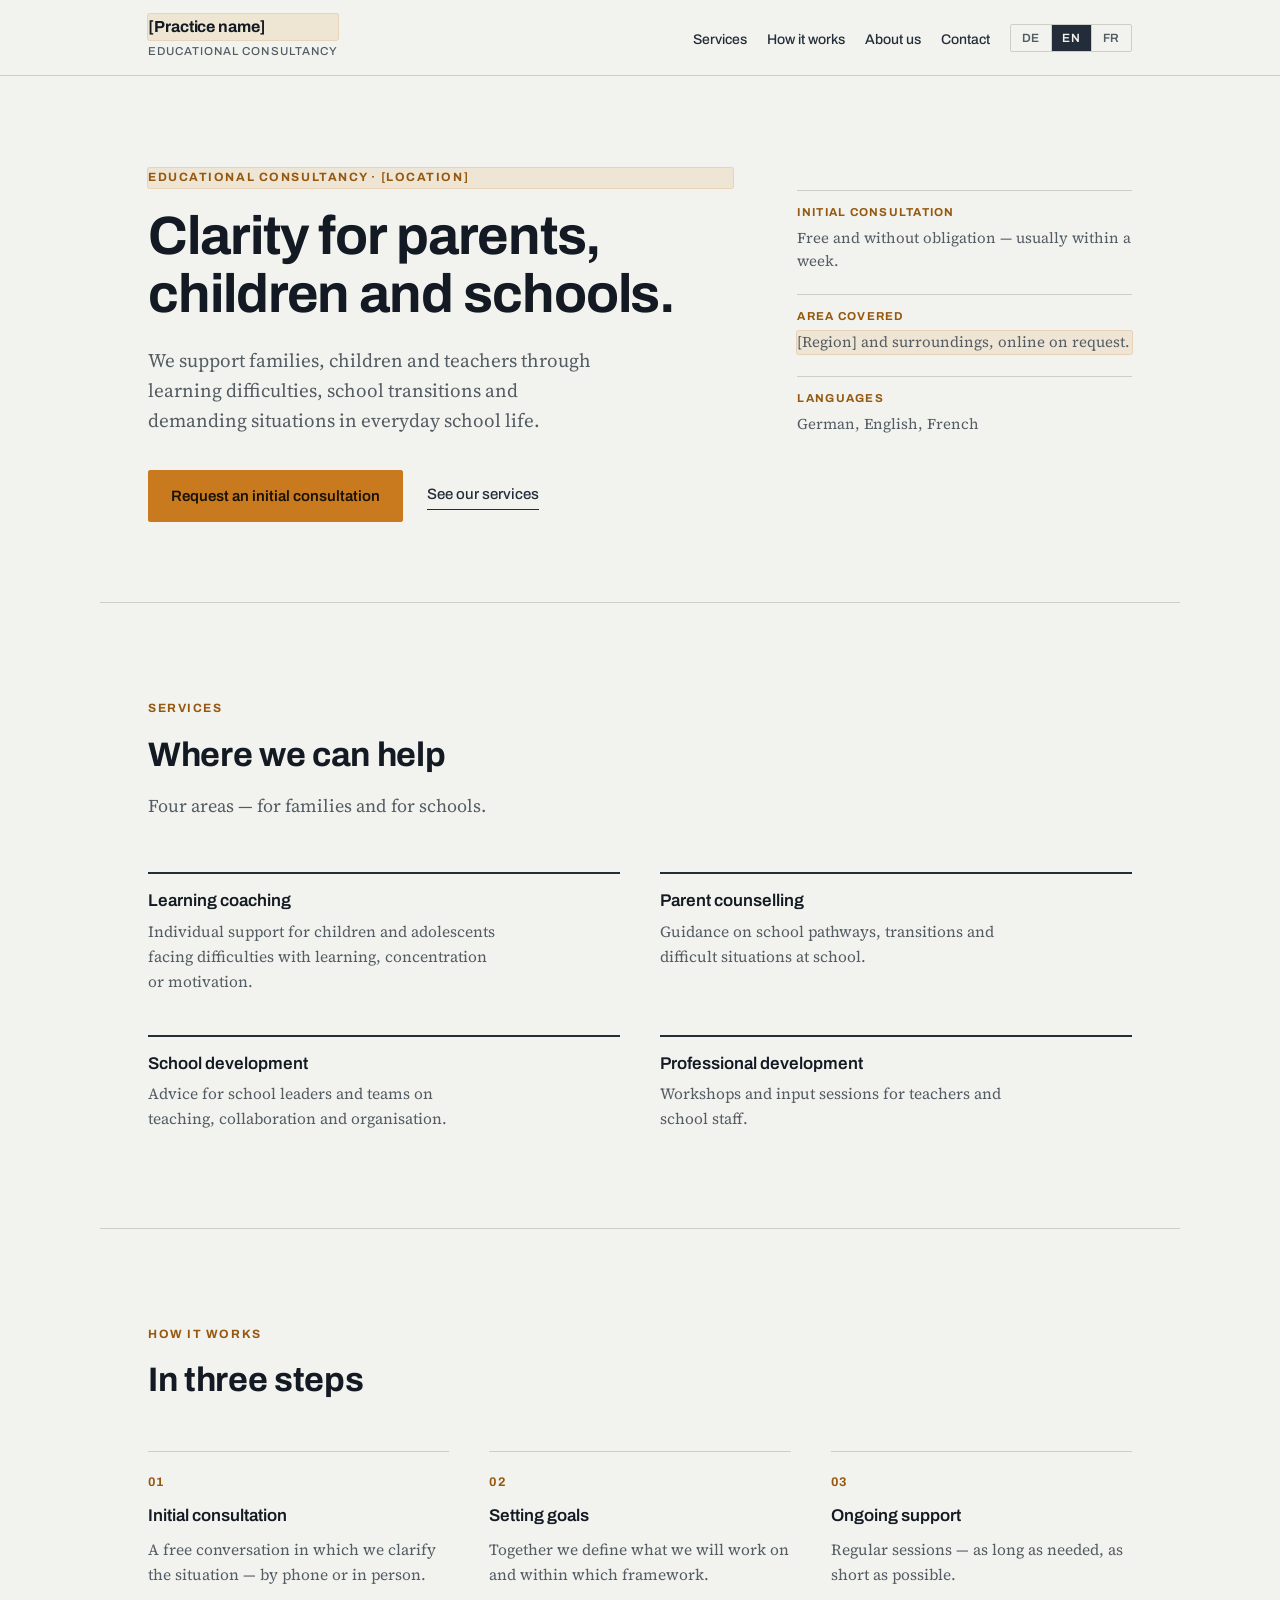
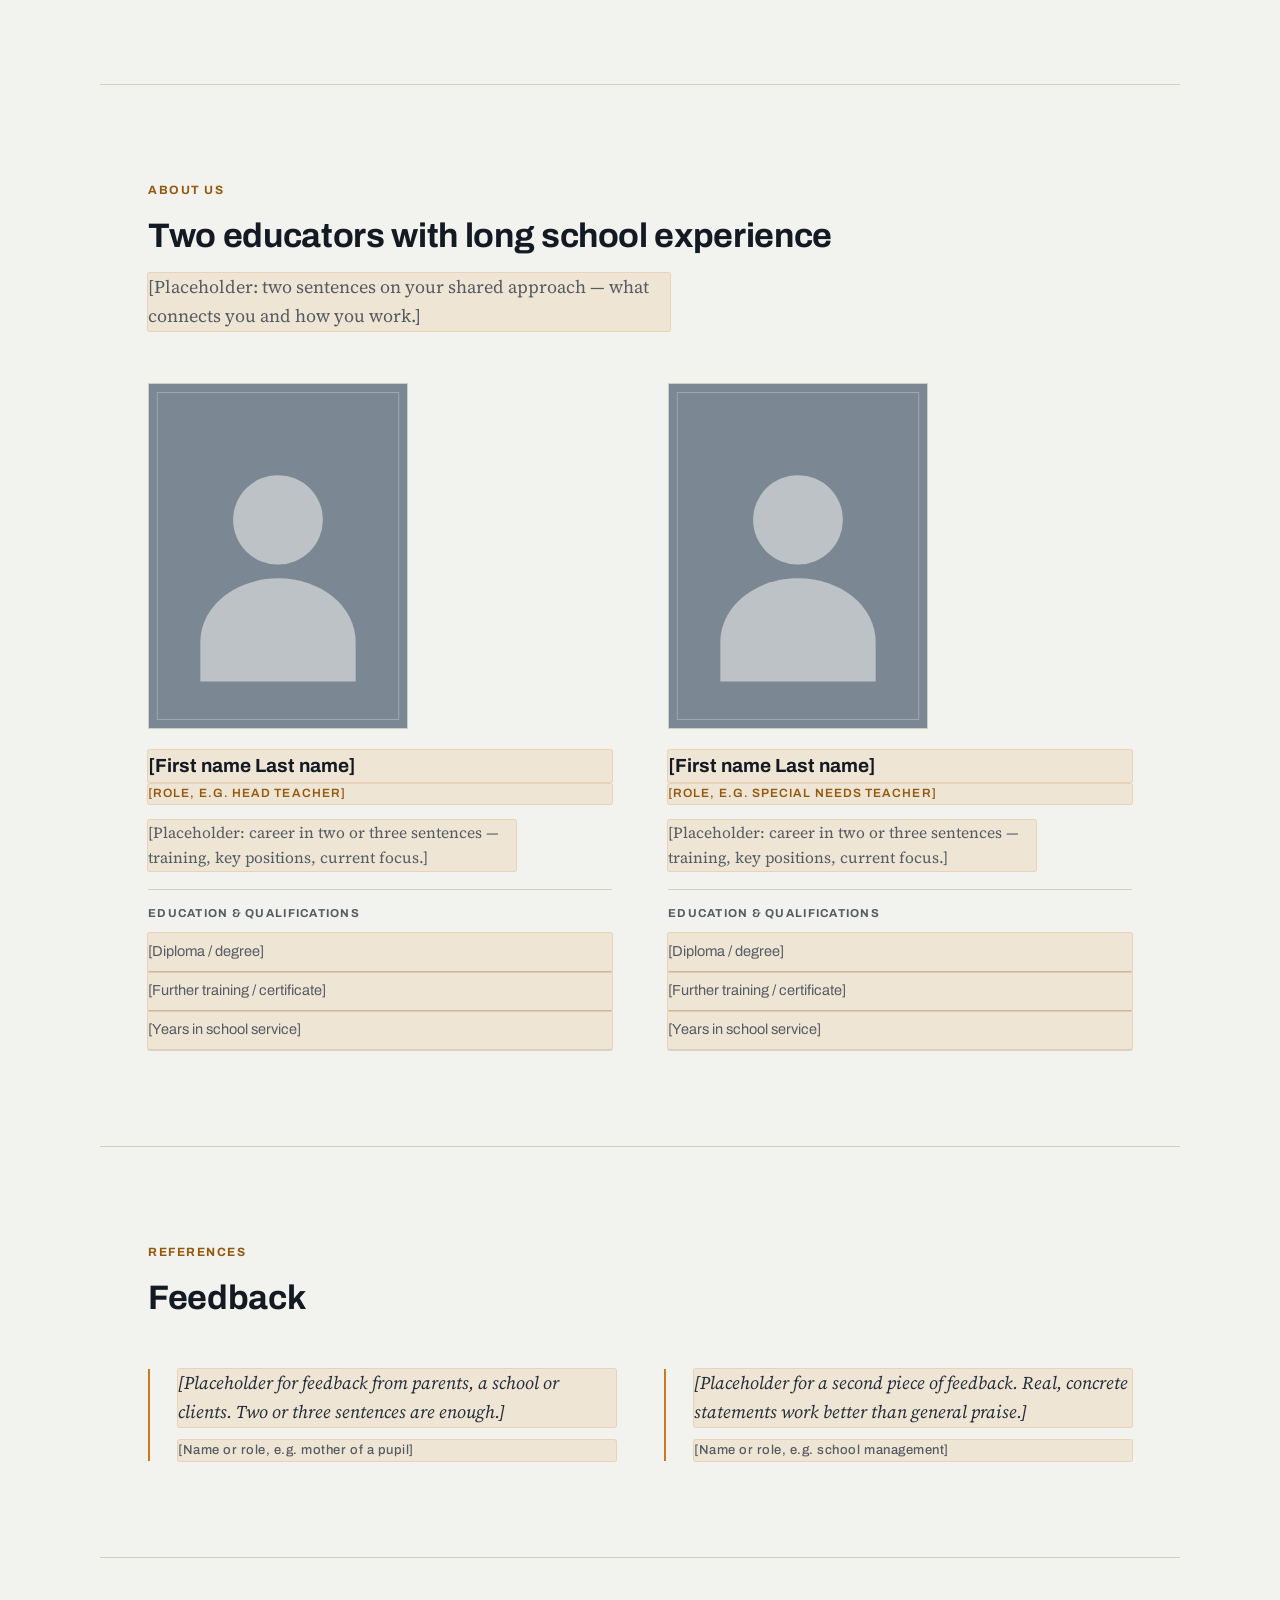
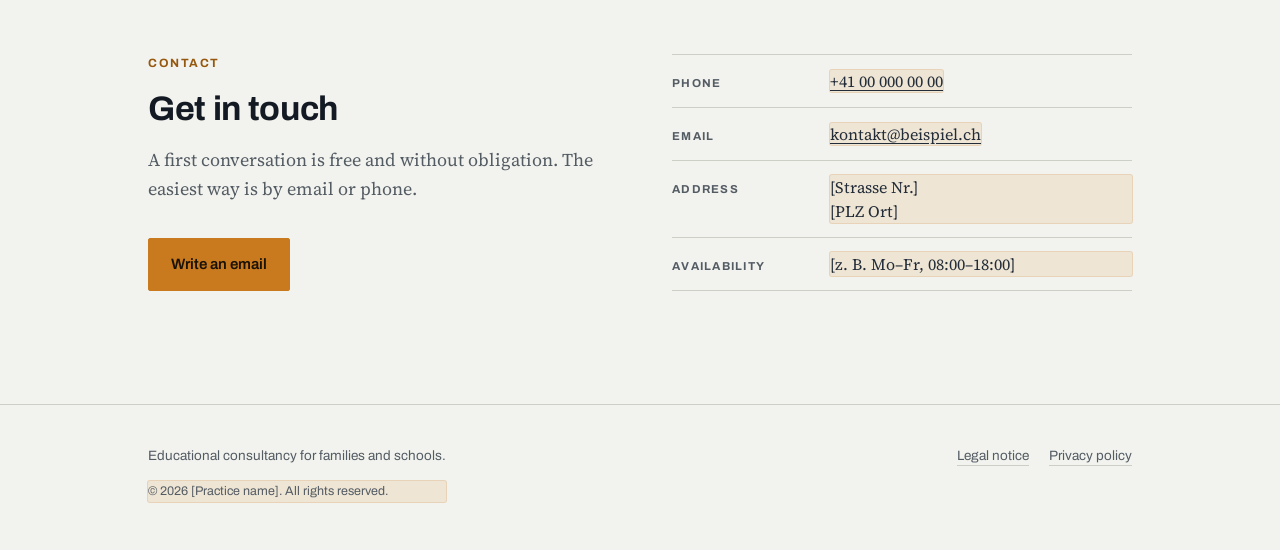
==== paedagogik-website/index.html @ f4e98c2a "Grundgeruest der Website fuer paedagogische Beratung Dreisprachige statische Website (Deutsch, Engli" ====
<!DOCTYPE html>
<html lang="de">
<head>
  <meta charset="utf-8">
  <meta name="viewport" content="width=device-width, initial-scale=1">
  <title>[Praxisname] — Pädagogische Beratung</title>
  <meta name="description" content="Pädagogische Beratung für Familien und Schulen: Lerncoaching, Elternberatung, Schulentwicklung und Weiterbildung.">
  <meta name="theme-color" content="#F2F3EE" media="(prefers-color-scheme: light)">
  <meta name="theme-color" content="#171B22" media="(prefers-color-scheme: dark)">

  <meta property="og:type" content="website">
  <meta property="og:title" content="[Praxisname] — Pädagogische Beratung">
  <meta property="og:description" content="Pädagogische Beratung für Familien und Schulen.">
  <meta property="og:locale" content="de_CH">

  <link rel="icon" href="favicon.svg" type="image/svg+xml">
  <link rel="preload" href="assets/fonts/archivo-latin.woff2" as="font" type="font/woff2" crossorigin>
  <link rel="preload" href="assets/fonts/source-serif-4-latin.woff2" as="font" type="font/woff2" crossorigin>
  <link rel="stylesheet" href="assets/css/fonts.css">
  <link rel="stylesheet" href="assets/css/style.css">
</head>

<body data-meta-title="home.meta.title" data-meta-description="home.meta.description">

  <a class="skip-link" href="#inhalt" data-i18n="nav.skip">Zum Inhalt springen</a>

  <header class="site-header">
    <div class="shell header-inner">
      <a class="brand" href="index.html">
        <span class="brand-name placeholder" data-i18n="brand.name">[Praxisname]</span>
        <span class="brand-role" data-i18n="brand.role">Pädagogische Beratung</span>
      </a>

      <div class="header-tools">
        <nav class="site-nav" data-i18n-aria-label="nav.label" aria-label="Hauptnavigation">
          <ul>
            <li><a href="#angebot" data-i18n="nav.offer">Angebot</a></li>
            <li><a href="#ablauf" data-i18n="nav.process">Ablauf</a></li>
            <li><a href="#ueber-uns" data-i18n="nav.about">Über uns</a></li>
            <li><a href="#kontakt" data-i18n="nav.contact">Kontakt</a></li>
          </ul>
        </nav>

        <div class="lang-switch" data-lang-switch role="group" data-i18n-aria-label="lang.label" aria-label="Sprache wählen">
          <button type="button" data-lang="de" aria-pressed="true" lang="de">DE</button>
          <button type="button" data-lang="en" aria-pressed="false" lang="en">EN</button>
          <button type="button" data-lang="fr" aria-pressed="false" lang="fr">FR</button>
        </div>
      </div>
    </div>
  </header>

  <main id="inhalt">

    <!-- ================= Hero ================= -->
    <section class="shell hero">
      <div>
        <p class="eyebrow placeholder" data-i18n="hero.eyebrow">Pädagogische Beratung · [Ort]</p>
        <h1 class="hero-title" data-i18n="hero.title">Klarheit für Eltern, Kinder und Schule.</h1>
        <p class="hero-lead" data-i18n="hero.lead">Wir begleiten Familien, Kinder und Lehrpersonen bei Lernschwierigkeiten, Schulübertritten und schwierigen Situationen im Schulalltag.</p>
        <div class="actions">
          <a class="button" href="#kontakt" data-i18n="hero.cta">Erstgespräch anfragen</a>
          <a class="link-quiet" href="#angebot" data-i18n="hero.cta2">Angebot ansehen</a>
        </div>
      </div>

      <dl class="hero-facts">
        <div>
          <dt data-i18n="facts.1.label">Erstgespräch</dt>
          <dd data-i18n="facts.1.text">Unverbindlich und kostenlos — meist innert einer Woche.</dd>
        </div>
        <div>
          <dt data-i18n="facts.2.label">Einzugsgebiet</dt>
          <dd class="placeholder" data-i18n="facts.2.text">[Region] und Umgebung, auf Wunsch auch online.</dd>
        </div>
        <div>
          <dt data-i18n="facts.3.label">Sprachen</dt>
          <dd data-i18n="facts.3.text">Deutsch, Englisch, Französisch</dd>
        </div>
      </dl>
    </section>

    <!-- ================= Angebot ================= -->
    <section class="shell section" id="angebot">
      <div class="section-head">
        <p class="eyebrow" data-i18n="offer.eyebrow">Angebot</p>
        <h2 class="section-title" data-i18n="offer.title">Wobei wir unterstützen</h2>
        <p class="lead" data-i18n="offer.lead">Vier Bereiche — für Familien wie für Schulen.</p>
      </div>

      <div class="offer-grid">
        <article class="offer-item">
          <h3 data-i18n="offer.1.title">Lerncoaching</h3>
          <p data-i18n="offer.1.text">Individuelle Begleitung von Kindern und Jugendlichen bei Lern-, Konzentrations- und Motivationsschwierigkeiten.</p>
        </article>
        <article class="offer-item">
          <h3 data-i18n="offer.2.title">Elternberatung</h3>
          <p data-i18n="offer.2.text">Orientierung bei Fragen zu Schullaufbahn, Übertritten und belastenden Schulsituationen.</p>
        </article>
        <article class="offer-item">
          <h3 data-i18n="offer.3.title">Schulentwicklung</h3>
          <p data-i18n="offer.3.text">Beratung von Schulleitungen und Teams zu Unterricht, Zusammenarbeit und Organisation.</p>
        </article>
        <article class="offer-item">
          <h3 data-i18n="offer.4.title">Weiterbildung</h3>
          <p data-i18n="offer.4.text">Workshops und Impulsveranstaltungen für Lehrpersonen und Kollegien.</p>
        </article>
      </div>
    </section>

    <!-- ================= Ablauf ================= -->
    <section class="shell section" id="ablauf">
      <div class="section-head">
        <p class="eyebrow" data-i18n="process.eyebrow">Ablauf</p>
        <h2 class="section-title" data-i18n="process.title">In drei Schritten</h2>
      </div>

      <ol class="steps">
        <li>
          <span class="step-number">01</span>
          <h3 data-i18n="process.1.title">Erstgespräch</h3>
          <p data-i18n="process.1.text">Ein kostenloses Gespräch, in dem wir die Ausgangslage klären — telefonisch oder vor Ort.</p>
        </li>
        <li>
          <span class="step-number">02</span>
          <h3 data-i18n="process.2.title">Ziele festlegen</h3>
          <p data-i18n="process.2.text">Gemeinsam bestimmen wir, woran wir arbeiten und in welchem Rahmen.</p>
        </li>
        <li>
          <span class="step-number">03</span>
          <h3 data-i18n="process.3.title">Begleitung</h3>
          <p data-i18n="process.3.text">Regelmässige Sitzungen — so lange wie nötig, so kurz wie möglich.</p>
        </li>
      </ol>
    </section>

    <!-- ================= Über uns ================= -->
    <section class="shell section" id="ueber-uns">
      <div class="section-head">
        <p class="eyebrow" data-i18n="about.eyebrow">Über uns</p>
        <h2 class="section-title" data-i18n="about.title">Zwei Pädagogen mit langer Schulerfahrung</h2>
        <p class="lead placeholder" data-i18n="about.lead">[Platzhalter: zwei Sätze zur gemeinsamen Haltung — was Sie verbindet und wie Sie arbeiten.]</p>
      </div>

      <div class="people">
        <article class="person">
          <!-- Foto ersetzen: eigene Datei nach assets/img/ legen und src anpassen -->
          <img class="person-photo" src="assets/img/portrait-platzhalter.svg" width="260" height="347"
               data-i18n-alt="about.photoAlt" alt="Platzhalter für ein Portraitfoto">
          <h3 class="placeholder" data-i18n="about.1.name">[Vorname Nachname]</h3>
          <p class="person-role placeholder" data-i18n="about.1.role">[Funktion, z. B. Schulleiter]</p>
          <p class="person-bio placeholder" data-i18n="about.1.bio">[Platzhalter: Werdegang in zwei bis drei Sätzen — Ausbildung, wichtigste Stationen, heutiger Schwerpunkt.]</p>
          <p class="credentials-label" data-i18n="about.credentials">Ausbildung &amp; Abschlüsse</p>
          <ul class="credentials">
            <li class="placeholder" data-i18n="about.1.cred1">[Diplom / Studienabschluss]</li>
            <li class="placeholder" data-i18n="about.1.cred2">[Weiterbildung / Zertifikat]</li>
            <li class="placeholder" data-i18n="about.1.cred3">[Jahre im Schuldienst]</li>
          </ul>
        </article>

        <article class="person">
          <img class="person-photo" src="assets/img/portrait-platzhalter.svg" width="260" height="347"
               data-i18n-alt="about.photoAlt" alt="Platzhalter für ein Portraitfoto">
          <h3 class="placeholder" data-i18n="about.2.name">[Vorname Nachname]</h3>
          <p class="person-role placeholder" data-i18n="about.2.role">[Funktion, z. B. Heilpädagoge]</p>
          <p class="person-bio placeholder" data-i18n="about.2.bio">[Platzhalter: Werdegang in zwei bis drei Sätzen — Ausbildung, wichtigste Stationen, heutiger Schwerpunkt.]</p>
          <p class="credentials-label" data-i18n="about.credentials">Ausbildung &amp; Abschlüsse</p>
          <ul class="credentials">
            <li class="placeholder" data-i18n="about.2.cred1">[Diplom / Studienabschluss]</li>
            <li class="placeholder" data-i18n="about.2.cred2">[Weiterbildung / Zertifikat]</li>
            <li class="placeholder" data-i18n="about.2.cred3">[Jahre im Schuldienst]</li>
          </ul>
        </article>
      </div>
    </section>

    <!-- ================= Referenzen =================
         Solange keine echten Rückmeldungen vorliegen, kann dieser
         ganze Abschnitt entfernt oder auskommentiert werden.
    -->
    <section class="shell section" id="referenzen">
      <div class="section-head">
        <p class="eyebrow" data-i18n="refs.eyebrow">Referenzen</p>
        <h2 class="section-title" data-i18n="refs.title">Rückmeldungen</h2>
      </div>

      <div class="quotes">
        <figure class="quote">
          <p class="placeholder" data-i18n="refs.1.text">[Platzhalter für eine Rückmeldung von Eltern, einer Schule oder Klientinnen und Klienten. Zwei bis drei Sätze genügen.]</p>
          <figcaption class="placeholder" data-i18n="refs.1.author">[Name oder Rolle, z. B. Mutter einer Schülerin]</figcaption>
        </figure>
        <figure class="quote">
          <p class="placeholder" data-i18n="refs.2.text">[Platzhalter für eine zweite Rückmeldung. Echte, konkrete Aussagen wirken stärker als allgemeines Lob.]</p>
          <figcaption class="placeholder" data-i18n="refs.2.author">[Name oder Rolle, z. B. Schulleitung]</figcaption>
        </figure>
      </div>
    </section>

    <!-- ================= Kontakt ================= -->
    <section class="shell section" id="kontakt">
      <div class="contact">
        <div>
          <p class="eyebrow" data-i18n="contact.eyebrow">Kontakt</p>
          <h2 class="section-title" data-i18n="contact.title">Nehmen Sie Kontakt auf</h2>
          <p class="lead" data-i18n="contact.lead">Ein erstes Gespräch ist unverbindlich und kostenlos. Am einfachsten per E-Mail oder telefonisch.</p>
          <p class="actions">
            <!-- E-Mail-Adresse an beiden Stellen ersetzen (hier und weiter unten) -->
            <a class="button" href="mailto:kontakt@beispiel.ch" data-i18n="contact.cta">E-Mail schreiben</a>
          </p>
        </div>

        <dl class="contact-details">
          <div>
            <dt data-i18n="contact.phone">Telefon</dt>
            <dd><a class="placeholder" href="tel:+41000000000">+41 00 000 00 00</a></dd>
          </div>
          <div>
            <dt data-i18n="contact.email">E-Mail</dt>
            <dd><a class="placeholder" href="mailto:kontakt@beispiel.ch">kontakt@beispiel.ch</a></dd>
          </div>
          <div>
            <dt data-i18n="contact.address">Adresse</dt>
            <dd class="placeholder">[Strasse Nr.]<br>[PLZ Ort]</dd>
          </div>
          <div>
            <dt data-i18n="contact.hours">Erreichbarkeit</dt>
            <dd class="placeholder">[z. B. Mo–Fr, 08:00–18:00]</dd>
          </div>
        </dl>
      </div>
    </section>

  </main>

  <footer class="site-footer">
    <div class="shell footer-inner">
      <div>
        <p class="footer-tagline" data-i18n="footer.tagline">Pädagogische Beratung für Familien und Schulen.</p>
        <p class="footer-copy placeholder" data-i18n="footer.copyright">© [Jahr] [Praxisname]. Alle Rechte vorbehalten.</p>
      </div>
      <ul class="footer-links">
        <li><a href="impressum.html" data-i18n="footer.imprint">Impressum</a></li>
        <li><a href="datenschutz.html" data-i18n="footer.privacy">Datenschutz</a></li>
      </ul>
    </div>
  </footer>

  <script src="assets/js/translations.js"></script>
  <script src="assets/js/site.js"></script>
</body>
</html>
---- paedagogik-website/assets/css/fonts.css ----
/* =========================================================
   Schriften, lokal eingebunden.

   Die Dateien liegen in assets/fonts/ und werden vom eigenen
   Server ausgeliefert — nicht von Google. Das ist schneller und
   es werden keine Daten der Besucherinnen und Besucher an Dritte
   übermittelt (so steht es auch in der Datenschutzerklärung).

   Schriften: Archivo und Source Serif 4, beide unter der SIL Open
   Font License 1.1 — die Lizenztexte liegen in assets/fonts/
   (OFL-Archivo.txt und OFL-SourceSerif4.txt) und müssen dort
   bleiben, solange die Schriften mit ausgeliefert werden.

   Archivo ist eine Variable Font: dieselbe Datei liefert die
   normale Breite (100 %) für Navigation und Auszeichnungen und
   die breite Schnittweite (125 %) für die Überschriften.
   ========================================================= */

/* archivo — latin-ext */
@font-face {
  font-family: 'Archivo';
  font-style: normal;
  font-weight: 400 700;
  font-stretch: 62.5% 125%;
  font-display: swap;
  src: url(../fonts/archivo-latin-ext.woff2) format('woff2');
  unicode-range: U+0100-02BA, U+02BD-02C5, U+02C7-02CC, U+02CE-02D7, U+02DD-02FF, U+0304, U+0308, U+0329, U+1D00-1DBF, U+1E00-1E9F, U+1EF2-1EFF, U+2020, U+20A0-20AB, U+20AD-20C0, U+2113, U+2C60-2C7F, U+A720-A7FF;
}

/* archivo — latin */
@font-face {
  font-family: 'Archivo';
  font-style: normal;
  font-weight: 400 700;
  font-stretch: 62.5% 125%;
  font-display: swap;
  src: url(../fonts/archivo-latin.woff2) format('woff2');
  unicode-range: U+0000-00FF, U+0131, U+0152-0153, U+02BB-02BC, U+02C6, U+02DA, U+02DC, U+0304, U+0308, U+0329, U+2000-206F, U+20AC, U+2122, U+2191, U+2193, U+2212, U+2215, U+FEFF, U+FFFD;
}

/* source-serif-4 — latin-ext */
@font-face {
  font-family: 'Source Serif 4';
  font-style: italic;
  font-weight: 400;
  font-display: swap;
  src: url(../fonts/source-serif-4-italic-latin-ext.woff2) format('woff2');
  unicode-range: U+0100-02BA, U+02BD-02C5, U+02C7-02CC, U+02CE-02D7, U+02DD-02FF, U+0304, U+0308, U+0329, U+1D00-1DBF, U+1E00-1E9F, U+1EF2-1EFF, U+2020, U+20A0-20AB, U+20AD-20C0, U+2113, U+2C60-2C7F, U+A720-A7FF;
}

/* source-serif-4 — latin */
@font-face {
  font-family: 'Source Serif 4';
  font-style: italic;
  font-weight: 400;
  font-display: swap;
  src: url(../fonts/source-serif-4-italic-latin.woff2) format('woff2');
  unicode-range: U+0000-00FF, U+0131, U+0152-0153, U+02BB-02BC, U+02C6, U+02DA, U+02DC, U+0304, U+0308, U+0329, U+2000-206F, U+20AC, U+2122, U+2191, U+2193, U+2212, U+2215, U+FEFF, U+FFFD;
}

/* source-serif-4 — latin-ext */
@font-face {
  font-family: 'Source Serif 4';
  font-style: normal;
  font-weight: 400 600;
  font-display: swap;
  src: url(../fonts/source-serif-4-latin-ext.woff2) format('woff2');
  unicode-range: U+0100-02BA, U+02BD-02C5, U+02C7-02CC, U+02CE-02D7, U+02DD-02FF, U+0304, U+0308, U+0329, U+1D00-1DBF, U+1E00-1E9F, U+1EF2-1EFF, U+2020, U+20A0-20AB, U+20AD-20C0, U+2113, U+2C60-2C7F, U+A720-A7FF;
}

/* source-serif-4 — latin */
@font-face {
  font-family: 'Source Serif 4';
  font-style: normal;
  font-weight: 400 600;
  font-display: swap;
  src: url(../fonts/source-serif-4-latin.woff2) format('woff2');
  unicode-range: U+0000-00FF, U+0131, U+0152-0153, U+02BB-02BC, U+02C6, U+02DA, U+02DC, U+0304, U+0308, U+0329, U+2000-206F, U+20AC, U+2122, U+2191, U+2193, U+2212, U+2215, U+FEFF, U+FFFD;
}
---- paedagogik-website/assets/css/style.css ----
/* =========================================================
   Pädagogische Beratung — Stylesheet
   Richtung B: Schweizer Raster, Tinte / Papier / Ocker
   ========================================================= */

/* ---------- 1. Farb- und Massangaben (Tokens) ------------
   Hier stehen alle Farben zentral. Wer die Farbwelt ändern
   will, ändert nur diesen Block — nicht die Regeln weiter unten.
   --------------------------------------------------------- */
:root {
  /* Helles Erscheinungsbild (Standard) */
  --paper:        #F2F3EE;
  --surface:      #FFFFFF;
  --ink:          #232C39;
  --ink-strong:   #141A23;
  --ink-muted:    #535B63;
  --accent:       #C97A1F;  /* Flächen, Linien, grosse Schrift */
  --accent-text:  #96580F;  /* dieselbe Farbe, dunkler — für kleine Schrift lesbar */
  --accent-ink:   #1A1204;  /* Schrift auf ockerner Fläche */
  --line:         #CBCFC6;
  --line-strong:  #232C39;
  --focus:        #1F6FEB;

  /* Typografie — Schriftdateien siehe fonts.css */
  --font-display: 'Archivo', system-ui, -apple-system, 'Segoe UI', sans-serif;
  --font-ui:      'Archivo', system-ui, -apple-system, 'Segoe UI', sans-serif;
  --font-body:    'Source Serif 4', Georgia, 'Times New Roman', serif;

  /* Raster */
  --shell:        1080px;
  --gutter:       clamp(20px, 5vw, 48px);
  --section-y:    clamp(56px, 8vw, 96px);
}

@media (prefers-color-scheme: dark) {
  :root:not([data-theme="light"]) {
    --paper:       #171B22;
    --surface:     #1E232C;
    --ink:         #EBEDEF;
    --ink-strong:  #FFFFFF;
    --ink-muted:   #A3ACB7;
    --accent:      #E8A24B;
    --accent-text: #E8A24B;
    --accent-ink:  #1A1204;
    --line:        #333B47;
    --line-strong: #6C7685;
    --focus:       #7FB2FF;
  }
}

:root[data-theme="dark"] {
  --paper:       #171B22;
  --surface:     #1E232C;
  --ink:         #EBEDEF;
  --ink-strong:  #FFFFFF;
  --ink-muted:   #A3ACB7;
  --accent:      #E8A24B;
  --accent-text: #E8A24B;
  --accent-ink:  #1A1204;
  --line:        #333B47;
  --line-strong: #6C7685;
  --focus:       #7FB2FF;
}

/* ---------- 2. Grundlagen ---------- */
*,
*::before,
*::after { box-sizing: border-box; }

html { -webkit-text-size-adjust: 100%; }

body {
  margin: 0;
  background: var(--paper);
  color: var(--ink);
  font-family: var(--font-body);
  font-size: 17px;
  line-height: 1.65;
  font-synthesis-weight: none;
  -webkit-font-smoothing: antialiased;
}

img { max-width: 100%; height: auto; display: block; }

a { color: inherit; }

:focus-visible {
  outline: 2px solid var(--focus);
  outline-offset: 3px;
  border-radius: 1px;
}

.shell {
  max-width: var(--shell);
  margin-inline: auto;
  padding-inline: var(--gutter);
}

.skip-link {
  position: absolute;
  left: -9999px;
  top: 0;
  z-index: 100;
  background: var(--ink);
  color: var(--paper);
  font-family: var(--font-ui);
  font-size: 14px;
  padding: 12px 18px;
  text-decoration: none;
}
.skip-link:focus {
  left: 12px;
  top: 12px;
}

/* ---------- 3. Wiederkehrende Textbausteine ---------- */

/* Überschriften nutzen die breite Schnittweite derselben Schrift.
   Steht hier gesammelt, damit die Auszeichnung an einer Stelle liegt. */
.brand-name,
.hero-title,
.section-title,
.legal-title,
.legal-body h2,
.offer-item h3,
.steps h3,
.person h3 {
  font-stretch: 125%;
}

.eyebrow {
  font-family: var(--font-ui);
  font-size: 12px;
  font-weight: 700;
  letter-spacing: 0.13em;
  text-transform: uppercase;
  color: var(--accent-text);
  margin: 0;
}

.section-title {
  font-family: var(--font-display);
  font-weight: 700;
  font-size: clamp(24px, 3.4vw, 34px);
  line-height: 1.15;
  letter-spacing: -0.01em;
  color: var(--ink-strong);
  text-wrap: balance;
  margin: 0.45em 0 0;
}

.lead {
  font-size: 18px;
  line-height: 1.6;
  color: var(--ink-muted);
  max-width: 58ch;
  margin: 1em 0 0;
}

.section {
  padding-block: var(--section-y);
  border-top: 1px solid var(--line);
  scroll-margin-top: 108px;
}

.section-head { margin-bottom: clamp(32px, 5vw, 52px); }

/* ---------- 4. Kopfzeile ---------- */
.site-header {
  position: sticky;
  top: 0;
  z-index: 50;
  background: color-mix(in srgb, var(--paper) 92%, transparent);
  backdrop-filter: saturate(140%) blur(8px);
  border-bottom: 1px solid var(--line);
}

@supports not (backdrop-filter: blur(8px)) {
  .site-header { background: var(--paper); }
}

.header-inner {
  display: flex;
  align-items: center;
  justify-content: space-between;
  gap: 16px;
  flex-wrap: wrap;
  padding-block: 14px;
}

.brand {
  display: flex;
  flex-direction: column;
  text-decoration: none;
  gap: 2px;
}
.brand-name {
  font-family: var(--font-display);
  font-weight: 700;
  font-size: 16px;
  letter-spacing: -0.005em;
  color: var(--ink-strong);
}
.brand-role {
  font-family: var(--font-ui);
  font-size: 11.5px;
  font-weight: 500;
  letter-spacing: 0.09em;
  text-transform: uppercase;
  color: var(--ink-muted);
}

.header-tools {
  display: flex;
  align-items: center;
  gap: 20px;
  flex-wrap: wrap;
}

.site-nav ul {
  display: flex;
  gap: 20px;
  list-style: none;
  margin: 0;
  padding: 0;
  flex-wrap: wrap;
}
.site-nav a {
  font-family: var(--font-ui);
  font-size: 14px;
  font-weight: 500;
  text-decoration: none;
  color: var(--ink);
  padding-block: 4px;
  border-bottom: 1.5px solid transparent;
}
.site-nav a:hover { border-bottom-color: var(--accent); }

/* Sprachumschalter */
.lang-switch {
  display: flex;
  align-items: center;
  border: 1px solid var(--line);
  border-radius: 2px;
  overflow: hidden;
}
.lang-switch button {
  font-family: var(--font-ui);
  font-size: 12px;
  font-weight: 600;
  letter-spacing: 0.06em;
  padding: 6px 10px;
  min-width: 40px;
  border: 0;
  border-left: 1px solid var(--line);
  background: transparent;
  color: var(--ink-muted);
  cursor: pointer;
}
.lang-switch button:first-child { border-left: 0; }
.lang-switch button:hover { color: var(--ink-strong); }
.lang-switch button[aria-pressed="true"] {
  background: var(--ink);
  color: var(--paper);
}

/* ---------- 5. Hero ---------- */
.hero {
  display: grid;
  grid-template-columns: minmax(0, 7fr) minmax(0, 4fr);
  gap: clamp(28px, 5vw, 64px);
  padding-block: clamp(52px, 8vw, 92px) clamp(48px, 7vw, 80px);
  align-items: start;
}

.hero-title {
  font-family: var(--font-display);
  font-weight: 700;
  font-size: clamp(32px, 5.4vw, 54px);
  line-height: 1.08;
  letter-spacing: -0.02em;
  color: var(--ink-strong);
  text-wrap: balance;
  margin: 0.35em 0 0;
}

.hero-lead {
  font-size: clamp(17px, 1.6vw, 19px);
  line-height: 1.6;
  color: var(--ink-muted);
  max-width: 46ch;
  margin: 1.1em 0 0;
}

.actions {
  display: flex;
  align-items: center;
  gap: 24px;
  flex-wrap: wrap;
  margin-top: 2em;
}

.button {
  display: inline-flex;
  align-items: center;
  gap: 10px;
  font-family: var(--font-ui);
  font-size: 15px;
  font-weight: 600;
  text-decoration: none;
  padding: 13px 22px;
  border-radius: 2px;
  background: var(--accent);
  color: var(--accent-ink);
  border: 1px solid var(--accent);
  transition: transform 120ms ease;
}
.button:hover { transform: translateY(-1px); }

.link-quiet {
  font-family: var(--font-ui);
  font-size: 15px;
  font-weight: 500;
  color: var(--ink);
  text-decoration: none;
  border-bottom: 1.5px solid var(--line-strong);
  padding-bottom: 2px;
}
.link-quiet:hover { border-bottom-color: var(--accent); }

/* Faktenspalte im Hero */
.hero-facts {
  display: flex;
  flex-direction: column;
  gap: 22px;
  margin: 0;
  padding-top: clamp(4px, 2vw, 22px);
}
.hero-facts > div { border-top: 1px solid var(--line); padding-top: 12px; }
.hero-facts dt {
  font-family: var(--font-ui);
  font-size: 11.5px;
  font-weight: 700;
  letter-spacing: 0.11em;
  text-transform: uppercase;
  color: var(--accent-text);
}
.hero-facts dd {
  margin: 5px 0 0;
  font-size: 15px;
  line-height: 1.5;
  color: var(--ink-muted);
}

/* ---------- 6. Angebot ---------- */
/* Feste Spaltenzahlen statt automatischem Umbruch: so steht bei vier
   Einträgen nie einer allein in der zweiten Reihe. */
.offer-grid {
  display: grid;
  grid-template-columns: 1fr;
  gap: clamp(24px, 3.5vw, 40px);
}
@media (min-width: 620px) {
  .offer-grid { grid-template-columns: repeat(2, 1fr); }
}
.offer-item { border-top: 2px solid var(--line-strong); padding-top: 16px; }
.offer-item h3 {
  font-family: var(--font-display);
  font-weight: 600;
  font-size: 17px;
  line-height: 1.25;
  color: var(--ink-strong);
  margin: 0 0 0.5em;
}
.offer-item p {
  margin: 0;
  font-size: 15.5px;
  line-height: 1.6;
  color: var(--ink-muted);
  max-width: 44ch;
}

/* ---------- 7. Ablauf ---------- */
.steps {
  display: grid;
  grid-template-columns: 1fr;
  gap: clamp(24px, 3.5vw, 40px);
  list-style: none;
  margin: 0;
  padding: 0;
}
@media (min-width: 760px) {
  .steps { grid-template-columns: repeat(3, 1fr); }
}
.steps li {
  border-top: 1px solid var(--line);
  padding-top: 14px;
}
.step-number {
  font-family: var(--font-ui);
  font-variant-numeric: tabular-nums;
  font-size: 12.5px;
  font-weight: 700;
  letter-spacing: 0.1em;
  color: var(--accent-text);
}
.steps h3 {
  font-family: var(--font-display);
  font-weight: 600;
  font-size: 17px;
  color: var(--ink-strong);
  margin: 0.45em 0 0.5em;
}
.steps p {
  margin: 0;
  font-size: 15.5px;
  line-height: 1.6;
  color: var(--ink-muted);
}

/* ---------- 8. Über uns ---------- */
.people {
  display: grid;
  grid-template-columns: 1fr;
  gap: clamp(32px, 4.5vw, 56px);
  margin-top: clamp(32px, 5vw, 48px);
}
@media (min-width: 620px) {
  .people { grid-template-columns: repeat(2, 1fr); }
}
.person-photo {
  width: 100%;
  max-width: 260px;
  aspect-ratio: 3 / 4;
  object-fit: cover;
  background: var(--surface);
  border: 1px solid var(--line);
}
.person h3 {
  font-family: var(--font-display);
  font-weight: 700;
  font-size: 19px;
  color: var(--ink-strong);
  margin: 1.1em 0 0.15em;
}
.person-role {
  font-family: var(--font-ui);
  font-size: 12px;
  font-weight: 600;
  letter-spacing: 0.09em;
  text-transform: uppercase;
  color: var(--accent-text);
  margin: 0;
}
.person-bio {
  font-size: 15.5px;
  line-height: 1.65;
  color: var(--ink-muted);
  margin: 1em 0 0;
  max-width: 46ch;
}
.credentials {
  margin: 0.6em 0 0;
  padding: 0;
  list-style: none;
}
.credentials-label {
  font-family: var(--font-ui);
  font-size: 11.5px;
  font-weight: 700;
  letter-spacing: 0.11em;
  text-transform: uppercase;
  color: var(--ink-muted);
  margin: 1.6em 0 0;
  padding-top: 1.2em;
  border-top: 1px solid var(--line);
}
.credentials li {
  font-family: var(--font-ui);
  font-size: 14.5px;
  color: var(--ink-muted);
  padding-block: 7px;
  border-bottom: 1px solid var(--line);
}

/* ---------- 9. Referenzen ---------- */
.quotes {
  display: grid;
  grid-template-columns: 1fr;
  gap: clamp(28px, 4vw, 48px);
}
@media (min-width: 620px) {
  .quotes { grid-template-columns: repeat(2, 1fr); }
}
.quote {
  margin: 0;
  border-left: 2px solid var(--accent);
  padding-left: clamp(18px, 2.5vw, 28px);
}
.quote p {
  font-size: 18px;
  line-height: 1.6;
  font-style: italic;
  color: var(--ink);
  margin: 0;
  text-wrap: pretty;
}
.quote figcaption {
  font-family: var(--font-ui);
  font-size: 13px;
  font-weight: 500;
  letter-spacing: 0.04em;
  color: var(--ink-muted);
  margin-top: 1em;
}

/* ---------- 10. Kontakt ---------- */
.contact {
  display: grid;
  grid-template-columns: 1fr;
  gap: clamp(32px, 5vw, 64px);
  align-items: start;
}
@media (min-width: 760px) {
  .contact { grid-template-columns: repeat(2, 1fr); }
}
.contact-details {
  margin: 0;
  display: grid;
  gap: 0;
}
.contact-details > div {
  display: grid;
  /* breit genug für das längste Label („Erreichbarkeit“) */
  grid-template-columns: minmax(132px, 30%) 1fr;
  gap: 20px;
  padding-block: 14px;
  border-top: 1px solid var(--line);
  align-items: baseline;
}
.contact-details > div:last-child { border-bottom: 1px solid var(--line); }
.contact-details dt {
  font-family: var(--font-ui);
  font-size: 11.5px;
  font-weight: 700;
  letter-spacing: 0.11em;
  text-transform: uppercase;
  color: var(--ink-muted);
  overflow-wrap: break-word;
}
.contact-details dd {
  margin: 0;
  font-size: 16px;
  line-height: 1.5;
}
.contact-details a { text-decoration-color: var(--line-strong); text-underline-offset: 3px; }
.contact-details a:hover { text-decoration-color: var(--accent); }

/* ---------- 11. Fusszeile ---------- */
.site-footer {
  border-top: 1px solid var(--line);
  padding-block: 40px 48px;
  font-family: var(--font-ui);
  font-size: 13.5px;
  color: var(--ink-muted);
}
.footer-inner {
  display: flex;
  justify-content: space-between;
  align-items: flex-start;
  gap: 24px;
  flex-wrap: wrap;
}
.footer-links {
  display: flex;
  gap: 20px;
  list-style: none;
  margin: 0;
  padding: 0;
  flex-wrap: wrap;
}
.footer-links a { text-decoration: none; border-bottom: 1px solid var(--line); padding-bottom: 2px; }
.footer-links a:hover { border-bottom-color: var(--accent); }
.footer-tagline { margin: 0; max-width: 46ch; }
.footer-copy { margin: 14px 0 0; font-size: 12.5px; }

/* ---------- 12. Rechtstexte (Impressum / Datenschutz) ---------- */
.legal { padding-block: clamp(44px, 6vw, 72px) clamp(56px, 8vw, 88px); }
.legal-title {
  font-family: var(--font-display);
  font-weight: 700;
  font-size: clamp(28px, 4vw, 40px);
  line-height: 1.12;
  letter-spacing: -0.015em;
  color: var(--ink-strong);
  margin: 0.4em 0 0;
}
.legal-body { max-width: 68ch; }
.legal-body h2 {
  font-family: var(--font-display);
  font-weight: 600;
  font-size: 18px;
  color: var(--ink-strong);
  margin: 2.4em 0 0.6em;
  padding-top: 1.2em;
  border-top: 1px solid var(--line);
}
.legal-body p { margin: 0 0 1em; color: var(--ink-muted); }
.legal-body address {
  font-style: normal;
  color: var(--ink);
  line-height: 1.7;
  margin-bottom: 1em;
}
.legal-meta {
  font-family: var(--font-ui);
  font-size: 13px;
  color: var(--ink-muted);
  margin-top: 2.6em;
  padding-top: 1.2em;
  border-top: 1px solid var(--line);
}

/* ---------- 13. Platzhalter-Kennzeichnung ----------
   Alles, was noch mit echten Inhalten ersetzt werden muss,
   trägt die Klasse .placeholder und wird dezent markiert.
   Vor dem Aufschalten: diese eine Regel auskommentieren,
   dann ist von der Markierung nichts mehr zu sehen.
   --------------------------------------------------------- */
.placeholder {
  background: color-mix(in srgb, var(--accent) 12%, transparent);
  box-shadow: 0 0 0 1px color-mix(in srgb, var(--accent) 26%, transparent);
  border-radius: 2px;
}

/* ---------- 14. Schmale Bildschirme ---------- */
@media (max-width: 760px) {
  .hero { grid-template-columns: 1fr; }
  .header-inner { align-items: flex-start; }
  .brand { flex: 1 1 auto; }
}

@media (max-width: 560px) {
  body { font-size: 16px; }
  .header-tools { width: 100%; justify-content: space-between; gap: 12px; }
  .site-nav ul { gap: 14px; }
  .site-nav a { font-size: 13.5px; }
  .contact-details > div { grid-template-columns: 1fr; gap: 4px; }
  .footer-inner { flex-direction: column; }
}

/* ---------- 15. Bewegung reduzieren ---------- */
@media (prefers-reduced-motion: reduce) {
  *,
  *::before,
  *::after {
    animation-duration: 0.01ms !important;
    animation-iteration-count: 1 !important;
    transition-duration: 0.01ms !important;
    scroll-behavior: auto !important;
  }
}

/* ---------- 16. Druck ---------- */
@media print {
  .site-header, .hero-actions, .skip-link { display: none; }
  body { background: #fff; color: #000; }
}
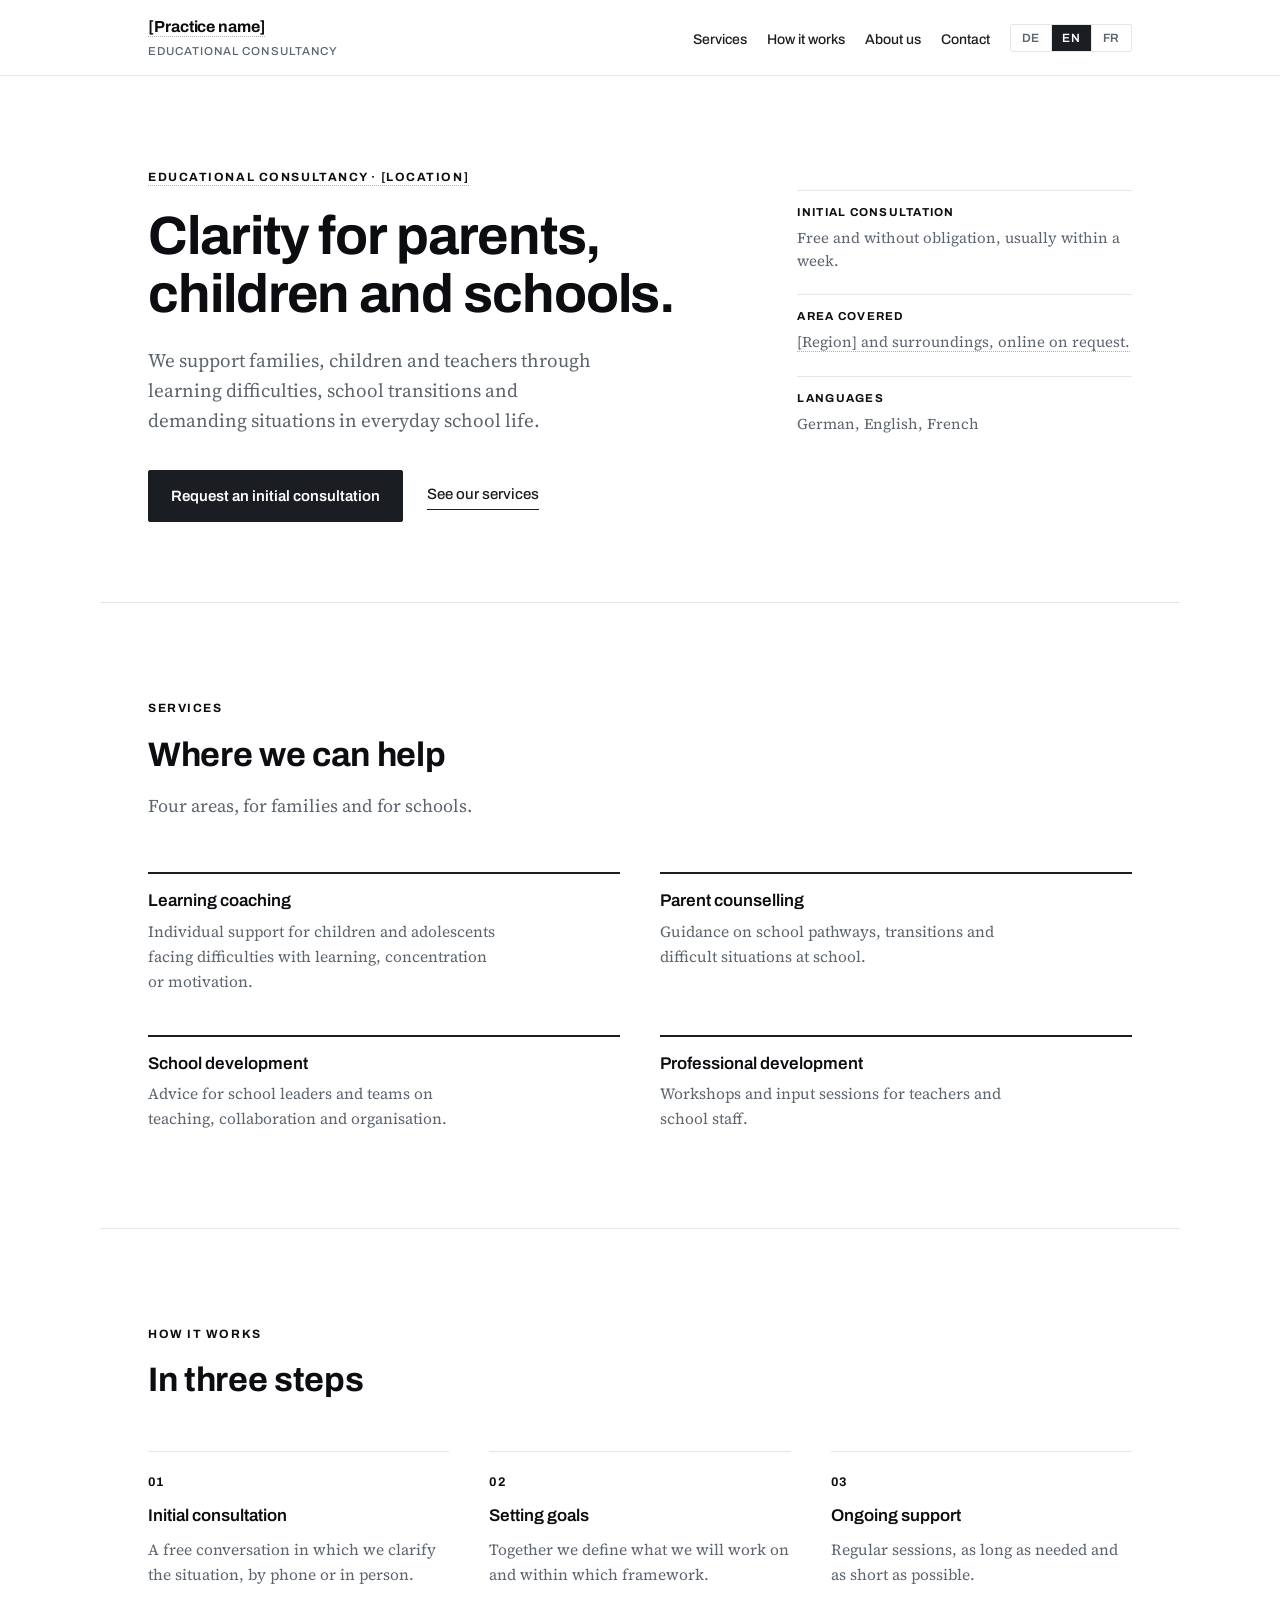
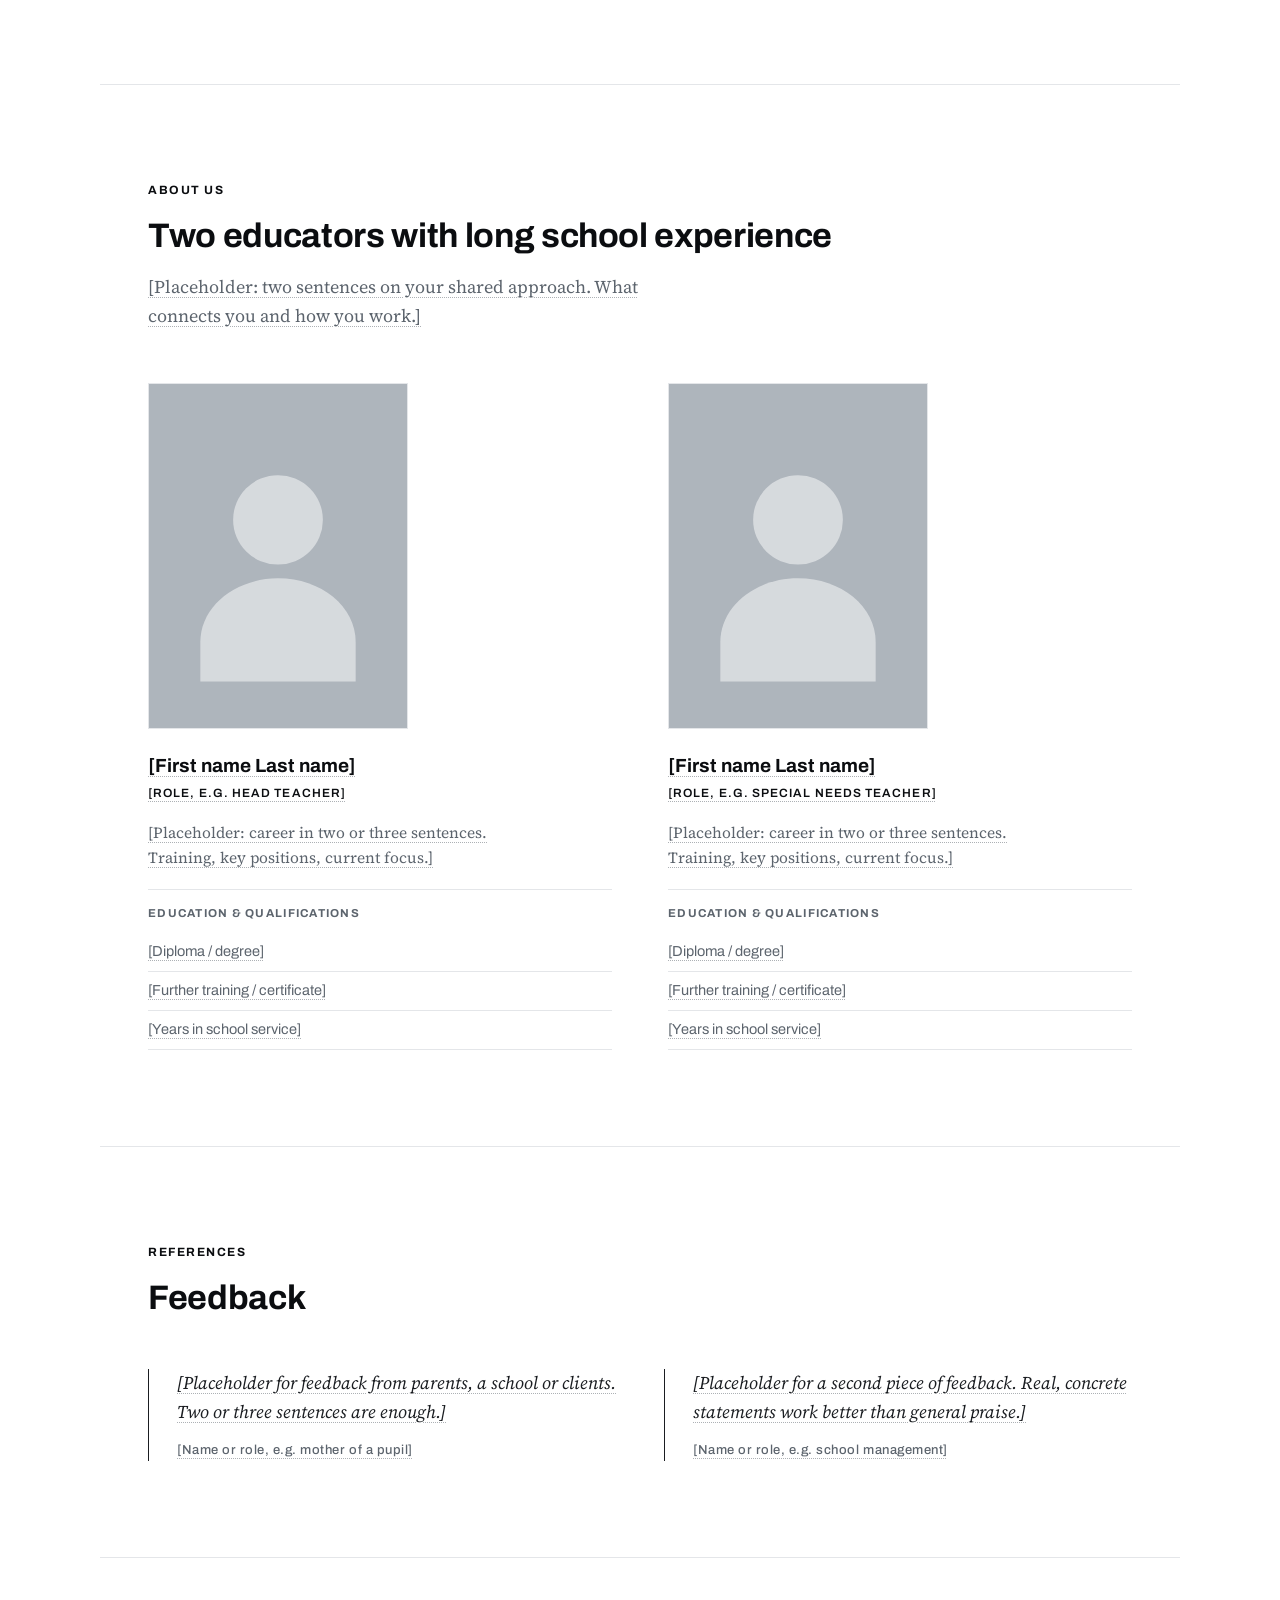
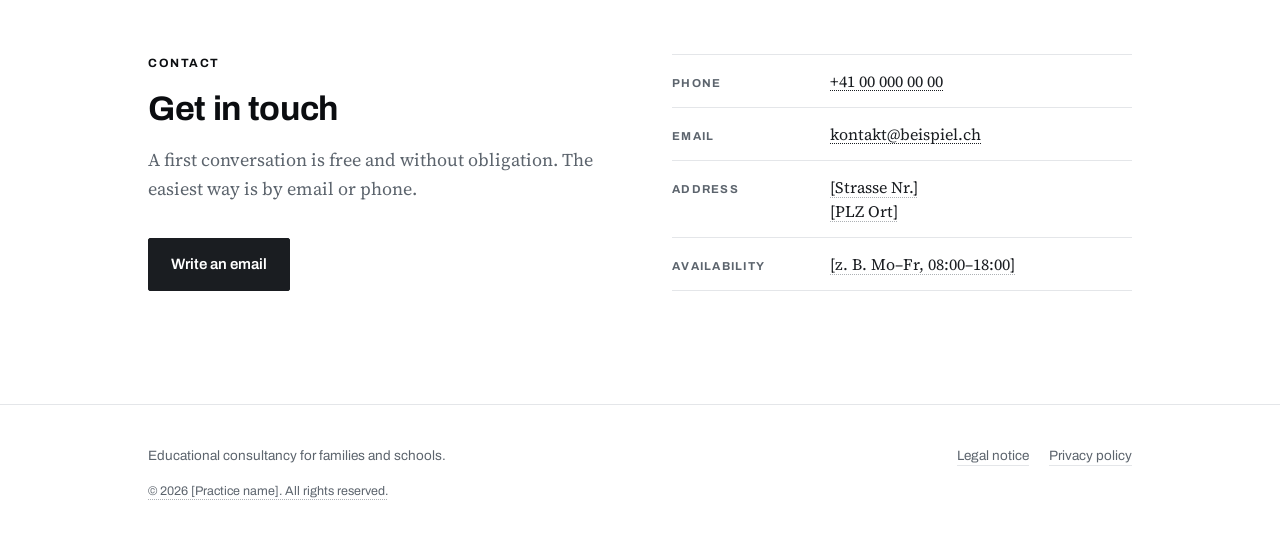
==== commit 66411874: "Weisse, farbakzentfreie Gestaltung statt Papier/Ocker Die warme Papierfarbe mit Ocker-Akzent wirkte " ====
--- a/paedagogik-website/index.html
+++ b/paedagogik-website/index.html
@@ -5,8 +5,8 @@
   <meta name="viewport" content="width=device-width, initial-scale=1">
   <title>[Praxisname] — Pädagogische Beratung</title>
   <meta name="description" content="Pädagogische Beratung für Familien und Schulen: Lerncoaching, Elternberatung, Schulentwicklung und Weiterbildung.">
-  <meta name="theme-color" content="#F2F3EE" media="(prefers-color-scheme: light)">
-  <meta name="theme-color" content="#171B22" media="(prefers-color-scheme: dark)">
+  <meta name="theme-color" content="#FFFFFF" media="(prefers-color-scheme: light)">
+  <meta name="theme-color" content="#0F1215" media="(prefers-color-scheme: dark)">
 
   <meta property="og:type" content="website">
   <meta property="og:title" content="[Praxisname] — Pädagogische Beratung">
@@ -67,7 +67,7 @@
       <dl class="hero-facts">
         <div>
           <dt data-i18n="facts.1.label">Erstgespräch</dt>
-          <dd data-i18n="facts.1.text">Unverbindlich und kostenlos — meist innert einer Woche.</dd>
+          <dd data-i18n="facts.1.text">Unverbindlich und kostenlos, meist innert einer Woche.</dd>
         </div>
         <div>
           <dt data-i18n="facts.2.label">Einzugsgebiet</dt>
@@ -85,7 +85,7 @@
       <div class="section-head">
         <p class="eyebrow" data-i18n="offer.eyebrow">Angebot</p>
         <h2 class="section-title" data-i18n="offer.title">Wobei wir unterstützen</h2>
-        <p class="lead" data-i18n="offer.lead">Vier Bereiche — für Familien wie für Schulen.</p>
+        <p class="lead" data-i18n="offer.lead">Vier Bereiche, für Familien wie für Schulen.</p>
       </div>
 
       <div class="offer-grid">
@@ -119,7 +119,7 @@
         <li>
           <span class="step-number">01</span>
           <h3 data-i18n="process.1.title">Erstgespräch</h3>
-          <p data-i18n="process.1.text">Ein kostenloses Gespräch, in dem wir die Ausgangslage klären — telefonisch oder vor Ort.</p>
+          <p data-i18n="process.1.text">Ein kostenloses Gespräch, in dem wir die Ausgangslage klären. Telefonisch oder vor Ort.</p>
         </li>
         <li>
           <span class="step-number">02</span>
@@ -129,7 +129,7 @@
         <li>
           <span class="step-number">03</span>
           <h3 data-i18n="process.3.title">Begleitung</h3>
-          <p data-i18n="process.3.text">Regelmässige Sitzungen — so lange wie nötig, so kurz wie möglich.</p>
+          <p data-i18n="process.3.text">Regelmässige Sitzungen, so lange wie nötig und so kurz wie möglich.</p>
         </li>
       </ol>
     </section>
@@ -139,7 +139,7 @@
       <div class="section-head">
         <p class="eyebrow" data-i18n="about.eyebrow">Über uns</p>
         <h2 class="section-title" data-i18n="about.title">Zwei Pädagogen mit langer Schulerfahrung</h2>
-        <p class="lead placeholder" data-i18n="about.lead">[Platzhalter: zwei Sätze zur gemeinsamen Haltung — was Sie verbindet und wie Sie arbeiten.]</p>
+        <p class="lead placeholder" data-i18n="about.lead">[Platzhalter: zwei Sätze zur gemeinsamen Haltung. Was Sie verbindet und wie Sie arbeiten.]</p>
       </div>
 
       <div class="people">
@@ -149,7 +149,7 @@
                data-i18n-alt="about.photoAlt" alt="Platzhalter für ein Portraitfoto">
           <h3 class="placeholder" data-i18n="about.1.name">[Vorname Nachname]</h3>
           <p class="person-role placeholder" data-i18n="about.1.role">[Funktion, z. B. Schulleiter]</p>
-          <p class="person-bio placeholder" data-i18n="about.1.bio">[Platzhalter: Werdegang in zwei bis drei Sätzen — Ausbildung, wichtigste Stationen, heutiger Schwerpunkt.]</p>
+          <p class="person-bio placeholder" data-i18n="about.1.bio">[Platzhalter: Werdegang in zwei bis drei Sätzen. Ausbildung, wichtigste Stationen, heutiger Schwerpunkt.]</p>
           <p class="credentials-label" data-i18n="about.credentials">Ausbildung &amp; Abschlüsse</p>
           <ul class="credentials">
             <li class="placeholder" data-i18n="about.1.cred1">[Diplom / Studienabschluss]</li>
@@ -163,7 +163,7 @@
                data-i18n-alt="about.photoAlt" alt="Platzhalter für ein Portraitfoto">
           <h3 class="placeholder" data-i18n="about.2.name">[Vorname Nachname]</h3>
           <p class="person-role placeholder" data-i18n="about.2.role">[Funktion, z. B. Heilpädagoge]</p>
-          <p class="person-bio placeholder" data-i18n="about.2.bio">[Platzhalter: Werdegang in zwei bis drei Sätzen — Ausbildung, wichtigste Stationen, heutiger Schwerpunkt.]</p>
+          <p class="person-bio placeholder" data-i18n="about.2.bio">[Platzhalter: Werdegang in zwei bis drei Sätzen. Ausbildung, wichtigste Stationen, heutiger Schwerpunkt.]</p>
           <p class="credentials-label" data-i18n="about.credentials">Ausbildung &amp; Abschlüsse</p>
           <ul class="credentials">
             <li class="placeholder" data-i18n="about.2.cred1">[Diplom / Studienabschluss]</li>
--- a/paedagogik-website/assets/css/style.css
+++ b/paedagogik-website/assets/css/style.css
@@ -8,17 +8,20 @@
    will, ändert nur diesen Block — nicht die Regeln weiter unten.
    --------------------------------------------------------- */
 :root {
-  /* Helles Erscheinungsbild (Standard) */
-  --paper:        #F2F3EE;
-  --surface:      #FFFFFF;
-  --ink:          #232C39;
-  --ink-strong:   #141A23;
-  --ink-muted:    #535B63;
-  --accent:       #C97A1F;  /* Flächen, Linien, grosse Schrift */
-  --accent-text:  #96580F;  /* dieselbe Farbe, dunkler — für kleine Schrift lesbar */
-  --accent-ink:   #1A1204;  /* Schrift auf ockerner Fläche */
-  --line:         #CBCFC6;
-  --line-strong:  #232C39;
+  /* Helles Erscheinungsbild (Standard): Weiss und Fast-Schwarz.
+     Bewusst ohne Farbakzent — die Portraitfotos setzen später die
+     einzigen Farbflächen. Soll später eine Markenfarbe dazukommen,
+     genügt es, --accent und --accent-text zu ändern. */
+  --paper:        #FFFFFF;
+  --surface:      #FAFAFA;
+  --ink:          #1A1D21;
+  --ink-strong:   #0B0D10;
+  --ink-muted:    #5C646D;
+  --accent:       #1A1D21;  /* Flächen: Schaltflächen */
+  --accent-text:  #0B0D10;  /* kleine Auszeichnungsschrift */
+  --accent-ink:   #FFFFFF;  /* Schrift auf dunkler Fläche */
+  --line:         #E4E6E9;
+  --line-strong:  #1A1D21;
   --focus:        #1F6FEB;
 
   /* Typografie — Schriftdateien siehe fonts.css */
@@ -34,31 +37,31 @@
 
 @media (prefers-color-scheme: dark) {
   :root:not([data-theme="light"]) {
-    --paper:       #171B22;
-    --surface:     #1E232C;
-    --ink:         #EBEDEF;
+    --paper:       #0F1215;
+    --surface:     #16191E;
+    --ink:         #E8EAEC;
     --ink-strong:  #FFFFFF;
-    --ink-muted:   #A3ACB7;
-    --accent:      #E8A24B;
-    --accent-text: #E8A24B;
-    --accent-ink:  #1A1204;
-    --line:        #333B47;
-    --line-strong: #6C7685;
+    --ink-muted:   #9AA2AB;
+    --accent:      #E8EAEC;
+    --accent-text: #FFFFFF;
+    --accent-ink:  #0F1215;
+    --line:        #2A2F35;
+    --line-strong: #8A929B;
     --focus:       #7FB2FF;
   }
 }
 
 :root[data-theme="dark"] {
-  --paper:       #171B22;
-  --surface:     #1E232C;
-  --ink:         #EBEDEF;
+  --paper:       #0F1215;
+  --surface:     #16191E;
+  --ink:         #E8EAEC;
   --ink-strong:  #FFFFFF;
-  --ink-muted:   #A3ACB7;
-  --accent:      #E8A24B;
-  --accent-text: #E8A24B;
-  --accent-ink:  #1A1204;
-  --line:        #333B47;
-  --line-strong: #6C7685;
+  --ink-muted:   #9AA2AB;
+  --accent:      #E8EAEC;
+  --accent-text: #FFFFFF;
+  --accent-ink:  #0F1215;
+  --line:        #2A2F35;
+  --line-strong: #8A929B;
   --focus:       #7FB2FF;
 }
 
@@ -494,7 +497,7 @@
 }
 .quote {
   margin: 0;
-  border-left: 2px solid var(--accent);
+  border-left: 1.5px solid var(--line-strong);
   padding-left: clamp(18px, 2.5vw, 28px);
 }
 .quote p {
@@ -628,9 +631,11 @@
    dann ist von der Markierung nichts mehr zu sehen.
    --------------------------------------------------------- */
 .placeholder {
-  background: color-mix(in srgb, var(--accent) 12%, transparent);
-  box-shadow: 0 0 0 1px color-mix(in srgb, var(--accent) 26%, transparent);
-  border-radius: 2px;
+  text-decoration-line: underline;
+  text-decoration-style: dotted;
+  text-decoration-thickness: 1px;
+  text-decoration-color: color-mix(in srgb, var(--ink-muted) 50%, transparent);
+  text-underline-offset: 4px;
 }
 
 /* ---------- 14. Schmale Bildschirme ---------- */
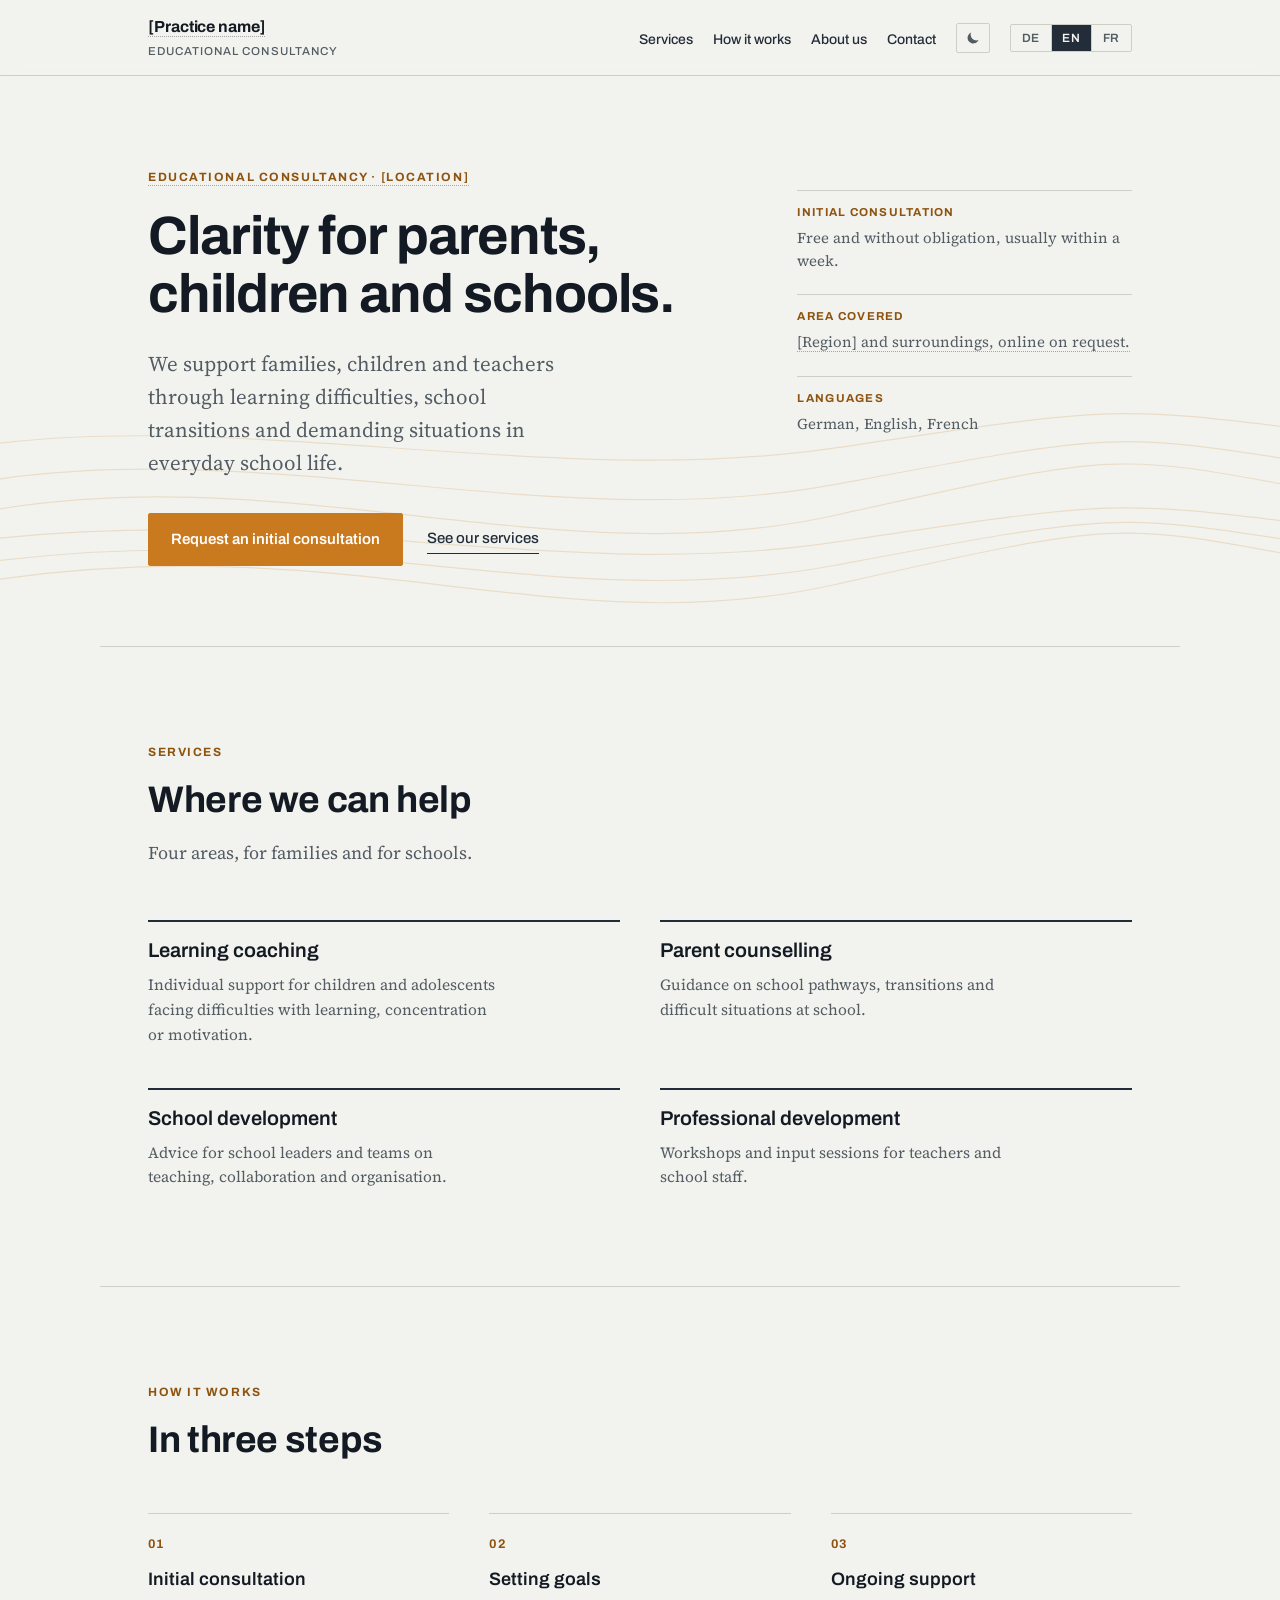
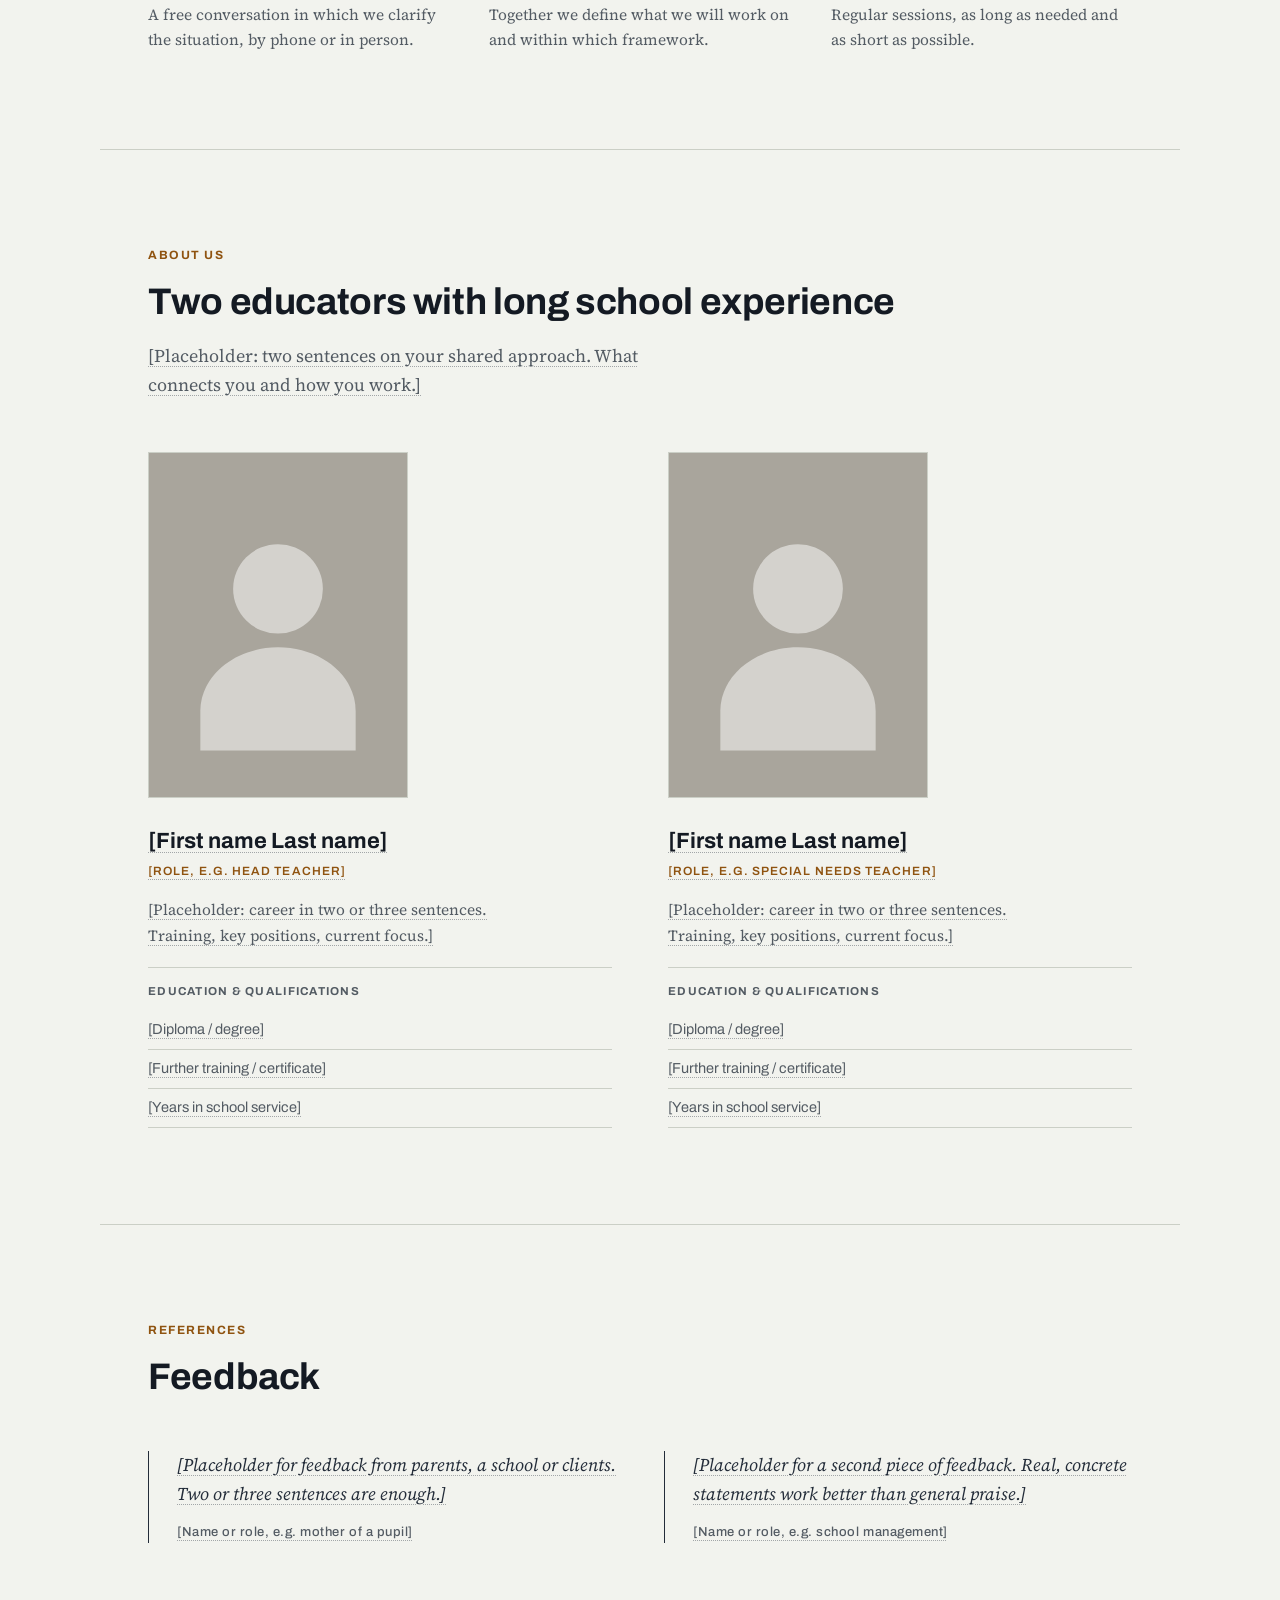
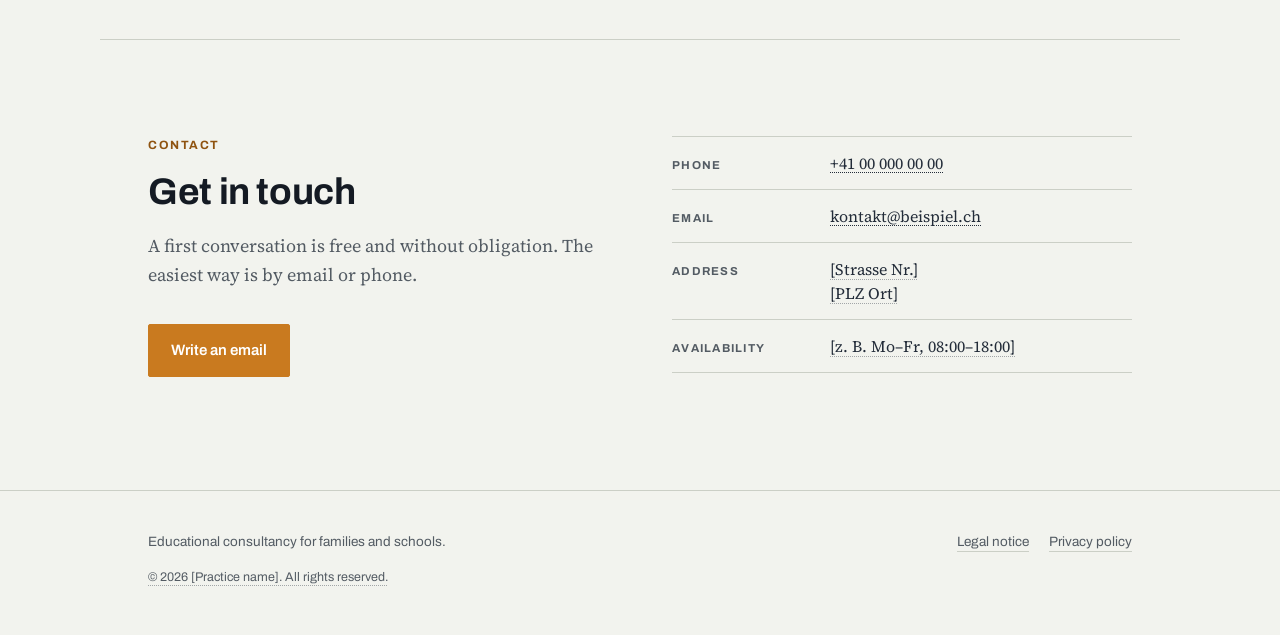
==== commit de27d41d: "Farben zurueck, Umschalter Hell/Dunkel, Wellenband im Kopfbereich Das weisse Erscheinungsbild war ei" ====
--- a/paedagogik-website/index.html
+++ b/paedagogik-website/index.html
@@ -18,6 +18,17 @@
   <link rel="preload" href="assets/fonts/source-serif-4-latin.woff2" as="font" type="font/woff2" crossorigin>
   <link rel="stylesheet" href="assets/css/fonts.css">
   <link rel="stylesheet" href="assets/css/style.css">
+  <script>
+    /* Gespeicherte Wahl für Hell/Dunkel setzen, bevor die Seite gezeichnet
+       wird. Ohne diesen Schritt würde kurz das falsche Erscheinungsbild
+       aufblitzen. */
+    try {
+      var gespeichert = localStorage.getItem("erscheinungsbild");
+      if (gespeichert === "light" || gespeichert === "dark") {
+        document.documentElement.setAttribute("data-theme", gespeichert);
+      }
+    } catch (e) {}
+  </script>
 </head>
 
 <body data-meta-title="home.meta.title" data-meta-description="home.meta.description">
@@ -41,6 +52,19 @@
           </ul>
         </nav>
 
+        <button type="button" class="theme-toggle" data-theme-toggle
+                aria-label="Dunkle Darstellung einschalten">
+          <svg class="icon-moon" viewBox="0 0 24 24" aria-hidden="true" focusable="false">
+            <path fill="currentColor" d="M20.2 14.9A8.6 8.6 0 0 1 9.1 3.8a8.5 8.5 0 1 0 11.1 11.1z"/>
+          </svg>
+          <svg class="icon-sun" viewBox="0 0 24 24" aria-hidden="true" focusable="false">
+            <circle cx="12" cy="12" r="4.1" fill="currentColor"/>
+            <g fill="none" stroke="currentColor" stroke-width="1.8" stroke-linecap="round">
+              <path d="M12 2.4v2.3M12 19.3v2.3M2.4 12h2.3M19.3 12h2.3M5.2 5.2l1.6 1.6M17.2 17.2l1.6 1.6M18.8 5.2l-1.6 1.6M6.8 17.2l-1.6 1.6"/>
+            </g>
+          </svg>
+        </button>
+
         <div class="lang-switch" data-lang-switch role="group" data-i18n-aria-label="lang.label" aria-label="Sprache wählen">
           <button type="button" data-lang="de" aria-pressed="true" lang="de">DE</button>
           <button type="button" data-lang="en" aria-pressed="false" lang="en">EN</button>
@@ -53,7 +77,20 @@
   <main id="inhalt">
 
     <!-- ================= Hero ================= -->
-    <section class="shell hero">
+    <div class="hero-wrap">
+      <!-- Wellenband am unteren Rand des Hero-Bereichs.
+           Rein dekorativ, darum aria-hidden. Deckkraft: --wave. -->
+      <div class="hero-waves" aria-hidden="true">
+        <svg viewBox="0 0 1440 260" preserveAspectRatio="none" focusable="false">
+          <path d="M -40 54 C 260 10 620 98 940 54 S 1250 10 1480 36"/>
+          <path d="M -40 92 C 286 37 620 147 940 92 S 1250 37 1480 70"/>
+          <path d="M -40 124 C 312 58 620 190 940 124 S 1250 58 1480 98"/>
+          <path d="M -40 152 C 338 108 620 196 940 152 S 1250 108 1480 134"/>
+          <path d="M -40 176 C 364 121 620 231 940 176 S 1250 121 1480 154"/>
+          <path d="M -40 196 C 390 130 620 262 940 196 S 1250 130 1480 170"/>
+        </svg>
+      </div>
+      <section class="shell hero">
       <div>
         <p class="eyebrow placeholder" data-i18n="hero.eyebrow">Pädagogische Beratung · [Ort]</p>
         <h1 class="hero-title" data-i18n="hero.title">Klarheit für Eltern, Kinder und Schule.</h1>
@@ -78,7 +115,8 @@
           <dd data-i18n="facts.3.text">Deutsch, Englisch, Französisch</dd>
         </div>
       </dl>
-    </section>
+      </section>
+    </div>
 
     <!-- ================= Angebot ================= -->
     <section class="shell section" id="angebot">
--- a/paedagogik-website/assets/css/style.css
+++ b/paedagogik-website/assets/css/style.css
@@ -8,21 +8,19 @@
    will, ändert nur diesen Block — nicht die Regeln weiter unten.
    --------------------------------------------------------- */
 :root {
-  /* Helles Erscheinungsbild (Standard): Weiss und Fast-Schwarz.
-     Bewusst ohne Farbakzent — die Portraitfotos setzen später die
-     einzigen Farbflächen. Soll später eine Markenfarbe dazukommen,
-     genügt es, --accent und --accent-text zu ändern. */
-  --paper:        #FFFFFF;
-  --surface:      #FAFAFA;
-  --ink:          #1A1D21;
-  --ink-strong:   #0B0D10;
-  --ink-muted:    #5C646D;
-  --accent:       #1A1D21;  /* Flächen: Schaltflächen */
-  --accent-text:  #0B0D10;  /* kleine Auszeichnungsschrift */
-  --accent-ink:   #FFFFFF;  /* Schrift auf dunkler Fläche */
-  --line:         #E4E6E9;
-  --line-strong:  #1A1D21;
+  /* Helles Erscheinungsbild (Standard) */
+  --paper:        #F2F3EE;
+  --surface:      #FFFFFF;
+  --ink:          #232C39;
+  --ink-strong:   #141A23;
+  --ink-muted:    #535B63;
+  --accent:       #C97A1F;  /* Flächen, Linien, grosse Schrift */
+  --accent-text:  #8F5310;  /* dieselbe Farbe, dunkler: für kleine Schrift lesbar */
+  --accent-ink:   #FFFFFF;  /* Schrift auf ockerner Fläche */
+  --line:         #CBCFC6;
+  --line-strong:  #232C39;
   --focus:        #1F6FEB;
+  --wave:         0.18;     /* Deckkraft des Wellenbands im Hero */
 
   /* Typografie — Schriftdateien siehe fonts.css */
   --font-display: 'Archivo', system-ui, -apple-system, 'Segoe UI', sans-serif;
@@ -37,32 +35,34 @@
 
 @media (prefers-color-scheme: dark) {
   :root:not([data-theme="light"]) {
-    --paper:       #0F1215;
-    --surface:     #16191E;
-    --ink:         #E8EAEC;
+    --paper:       #191D24;
+    --surface:     #20252E;
+    --ink:         #EBEDEF;
     --ink-strong:  #FFFFFF;
-    --ink-muted:   #9AA2AB;
-    --accent:      #E8EAEC;
-    --accent-text: #FFFFFF;
-    --accent-ink:  #0F1215;
-    --line:        #2A2F35;
-    --line-strong: #8A929B;
+    --ink-muted:   #A3ACB7;
+    --accent:      #E0A458;
+    --accent-text: #E8B575;
+    --accent-ink:  #1A1204;
+    --line:        #343C48;
+    --line-strong: #6C7685;
     --focus:       #7FB2FF;
+    --wave:        0.22;
   }
 }
 
 :root[data-theme="dark"] {
-  --paper:       #0F1215;
-  --surface:     #16191E;
-  --ink:         #E8EAEC;
+  --paper:       #191D24;
+  --surface:     #20252E;
+  --ink:         #EBEDEF;
   --ink-strong:  #FFFFFF;
-  --ink-muted:   #9AA2AB;
-  --accent:      #E8EAEC;
-  --accent-text: #FFFFFF;
-  --accent-ink:  #0F1215;
-  --line:        #2A2F35;
-  --line-strong: #8A929B;
+  --ink-muted:   #A3ACB7;
+  --accent:      #E0A458;
+  --accent-text: #E8B575;
+  --accent-ink:  #1A1204;
+  --line:        #343C48;
+  --line-strong: #6C7685;
   --focus:       #7FB2FF;
+  --wave:        0.22;
 }
 
 /* ---------- 2. Grundlagen ---------- */
@@ -144,8 +144,8 @@
 .section-title {
   font-family: var(--font-display);
   font-weight: 700;
-  font-size: clamp(24px, 3.4vw, 34px);
-  line-height: 1.15;
+  font-size: clamp(26px, 3.6vw, 37px);
+  line-height: 1.13;
   letter-spacing: -0.01em;
   color: var(--ink-strong);
   text-wrap: balance;
@@ -239,6 +239,37 @@
 }
 .site-nav a:hover { border-bottom-color: var(--accent); }
 
+/* Umschalter für helle und dunkle Darstellung.
+   Welches Symbol sichtbar ist, entscheidet allein das CSS: gezeigt wird
+   immer das Symbol der Darstellung, zu der der Klick führt. */
+.theme-toggle {
+  display: inline-flex;
+  align-items: center;
+  justify-content: center;
+  width: 34px;
+  height: 30px;
+  padding: 0;
+  border: 1px solid var(--line);
+  border-radius: 2px;
+  background: transparent;
+  color: var(--ink-muted);
+  cursor: pointer;
+}
+.theme-toggle:hover { color: var(--ink-strong); }
+.theme-toggle svg { width: 16px; height: 16px; }
+
+.theme-toggle .icon-moon { display: block; }
+.theme-toggle .icon-sun { display: none; }
+
+@media (prefers-color-scheme: dark) {
+  :root:not([data-theme="light"]) .theme-toggle .icon-moon { display: none; }
+  :root:not([data-theme="light"]) .theme-toggle .icon-sun { display: block; }
+}
+:root[data-theme="dark"] .theme-toggle .icon-moon { display: none; }
+:root[data-theme="dark"] .theme-toggle .icon-sun { display: block; }
+:root[data-theme="light"] .theme-toggle .icon-moon { display: block; }
+:root[data-theme="light"] .theme-toggle .icon-sun { display: none; }
+
 /* Sprachumschalter */
 .lang-switch {
   display: flex;
@@ -268,7 +299,38 @@
 }
 
 /* ---------- 5. Hero ---------- */
+
+/* Die Konturlinien liegen randabfallend hinter dem Hero-Text.
+   Ihre Deckkraft steht als --wave oben bei den Farben. */
+.hero-wrap {
+  position: relative;
+  overflow: hidden;
+}
+.hero-waves {
+  position: absolute;
+  left: 0;
+  right: 0;
+  bottom: 0;
+  height: clamp(150px, 22vw, 250px);
+  color: var(--accent);
+  opacity: var(--wave);
+  pointer-events: none;
+}
+.hero-waves svg {
+  display: block;
+  width: 100%;
+  height: 100%;
+}
+.hero-waves path {
+  fill: none;
+  stroke: currentColor;
+  stroke-width: 1.2;
+  vector-effect: non-scaling-stroke;
+}
+
 .hero {
+  position: relative;
+  z-index: 1;
   display: grid;
   grid-template-columns: minmax(0, 7fr) minmax(0, 4fr);
   gap: clamp(28px, 5vw, 64px);
@@ -288,10 +350,10 @@
 }
 
 .hero-lead {
-  font-size: clamp(17px, 1.6vw, 19px);
-  line-height: 1.6;
-  color: var(--ink-muted);
-  max-width: 46ch;
+  font-size: clamp(18px, 1.9vw, 21px);
+  line-height: 1.58;
+  color: var(--ink-muted);
+  max-width: 44ch;
   margin: 1.1em 0 0;
 }
 
@@ -370,7 +432,7 @@
 .offer-item h3 {
   font-family: var(--font-display);
   font-weight: 600;
-  font-size: 17px;
+  font-size: 20px;
   line-height: 1.25;
   color: var(--ink-strong);
   margin: 0 0 0.5em;
@@ -410,7 +472,7 @@
 .steps h3 {
   font-family: var(--font-display);
   font-weight: 600;
-  font-size: 17px;
+  font-size: 18px;
   color: var(--ink-strong);
   margin: 0.45em 0 0.5em;
 }
@@ -442,7 +504,7 @@
 .person h3 {
   font-family: var(--font-display);
   font-weight: 700;
-  font-size: 19px;
+  font-size: 22px;
   color: var(--ink-strong);
   margin: 1.1em 0 0.15em;
 }
